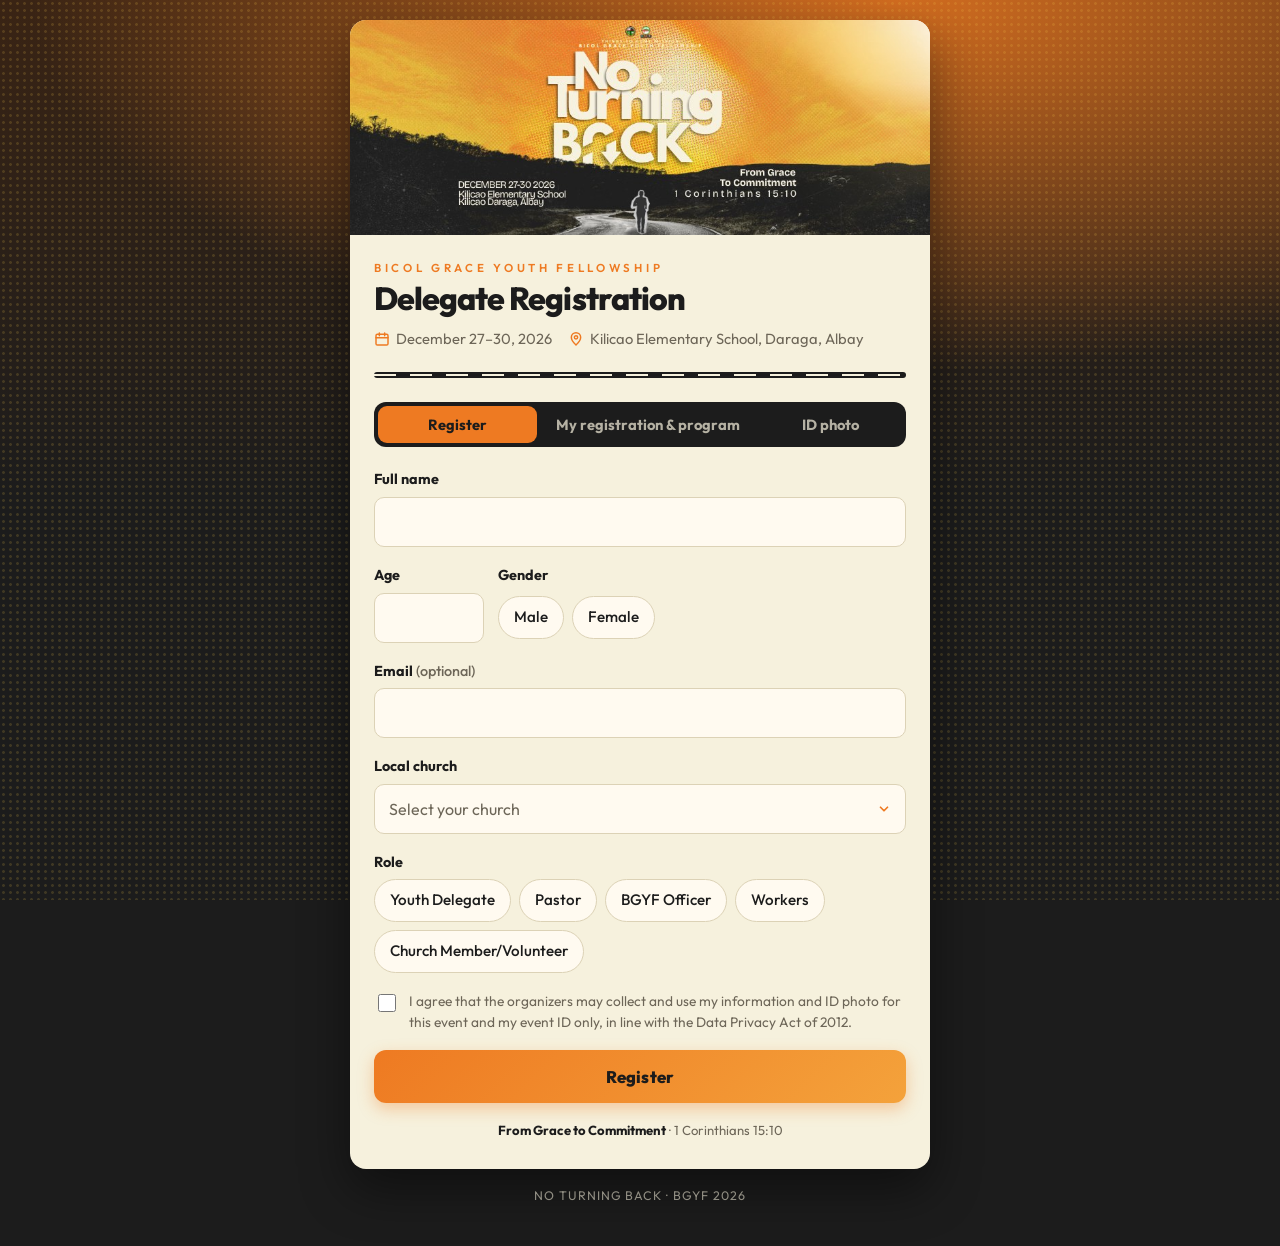
==== index.html @ fcdae426 "9" ====
<!doctype html>
<html lang="en">
<head>
<meta charset="utf-8">
<meta name="viewport" content="width=device-width, initial-scale=1">
<title>Register · No Turning Back · BGYF 2026</title>
<meta name="description" content="Register for No Turning Back: From Grace to Commitment. Bicol Grace Youth Fellowship, December 27–30, 2026, Kilicao Elementary School, Daraga, Albay.">
<meta name="theme-color" content="#1c1c1c">
<meta property="og:title" content="No Turning Back · BGYF 2026 Registration">
<meta property="og:description" content="December 27–30, 2026 · Kilicao Elementary School, Kilicao, Daraga, Albay">
<meta property="og:image" content="assets/banner.jpg">
<link rel="icon" type="image/png" href="assets/favicon.png">
<link rel="apple-touch-icon" href="assets/icon-192.png">
<link rel="preconnect" href="https://fonts.googleapis.com">
<link rel="preconnect" href="https://fonts.gstatic.com" crossorigin>
<link href="https://fonts.googleapis.com/css2?family=Outfit:wght@400;500;600;700;800&display=swap" rel="stylesheet">
<link rel="stylesheet" href="style.css?v=8">
</head>
<body>
<main class="card">
    <img class="banner" src="assets/banner.jpg" width="851" height="315"
         alt="No Turning Back: From Grace to Commitment, 1 Corinthians 15:10. Bicol Grace Youth Fellowship, December 27–30, 2026, Kilicao Elementary School, Kilicao, Daraga, Albay.">

    <div class="content">
    <header>
        <p class="org">Bicol Grace Youth Fellowship</p>
        <h1>Delegate Registration</h1>
        <ul class="meta">
            <li>
                <svg width="16" height="16" viewBox="0 0 24 24" fill="none" stroke="currentColor" stroke-width="2.2" stroke-linecap="round" aria-hidden="true"><rect x="3" y="5" width="18" height="16" rx="2"/><path d="M3 10h18M8 3v4M16 3v4"/></svg>
                December 27–30, 2026
            </li>
            <li>
                <svg width="16" height="16" viewBox="0 0 24 24" fill="none" stroke="currentColor" stroke-width="2.2" stroke-linecap="round" aria-hidden="true"><path d="M12 21s-7-6.2-7-11.5A7 7 0 0 1 19 9.5C19 14.8 12 21 12 21z"/><circle cx="12" cy="9.5" r="2.5"/></svg>
                Kilicao Elementary School, Daraga, Albay
            </li>
        </ul>
    </header>

    <div class="road" aria-hidden="true"></div>

    <div class="tabs" role="tablist">
        <button type="button" role="tab" id="t-register" aria-selected="true" aria-controls="tab-register">Register</button>
        <button type="button" role="tab" id="t-check" aria-selected="false" aria-controls="tab-check">My registration &amp; program</button>
        <button type="button" role="tab" id="t-photo" aria-selected="false" aria-controls="tab-photo">ID photo</button>
    </div>

    <!-- ============ CHECK REGISTRATION / PROGRAM ============ -->
    <section id="tab-check" role="tabpanel" aria-labelledby="t-check" hidden>
        <div id="me" hidden>
            <div id="me-cards"></div>
            <p class="logout"><button type="button" class="linkbtn" id="logout">Not you? Log out</button></p>
            <div id="saved" class="saved" hidden role="status"></div>

            <!-- ===== EDIT PROFILE ===== -->
            <div id="edit" class="edit" hidden>
                <h2>Edit profile</h2>
                <p class="hint left" id="edit-for"></p>

                <form id="editform" novalidate>
                    <label class="field">
                        <span>Full name</span>
                        <input type="text" name="full_name" maxlength="120" autocomplete="name" required>
                        <small class="err" data-for="full_name"></small>
                    </label>
                    <div class="row">
                        <label class="field">
                            <span>Age</span>
                            <input type="number" name="age" min="5" max="100" inputmode="numeric" required>
                            <small class="err" data-for="age"></small>
                        </label>
                        <fieldset class="field">
                            <span>Gender</span>
                            <div class="seg" id="e-gender"></div>
                            <small class="err" data-for="sex"></small>
                        </fieldset>
                    </div>
                    <label class="field">
                       <span>Email <em class="opt">(optional)</em></span>
                        <input type="email" name="email" maxlength="160" autocomplete="email">                        
                        <small class="err" data-for="email"></small>
                    </label>
                    <label class="field">
                        <span>Local church</span>
                        <select name="local_church" id="e-church" required></select>
                        <input type="text" name="local_church_other" id="e-church-other" maxlength="160" placeholder="Type your church" hidden>
                        <small class="err" data-for="local_church"></small>
                    </label>
                    <fieldset class="field">
                        <span>Role</span>
                        <div class="roles" id="e-role"></div>
                        <small class="err" data-for="role"></small>
                    </fieldset>
                    <p class="hint left">If you change your name or church, use the new ones the next time you log in.</p>
                    <div class="alert" id="e-alert" hidden role="alert"></div>
                    <div class="btn-row">
                        <button class="btn" type="submit" id="e-submit">Save changes</button>
                        <button class="btn ghost" type="button" data-cancel>Cancel</button>
                    </div>
                </form>
            </div>

            <h2 class="prog-title">Event Program</h2>
            <p class="hint left" id="prog-updated"></p>
            <div class="daytabs" id="daytabs" role="tablist"></div>
            <ol class="timeline" id="timeline"></ol>
        </div>

        <form id="lookup" novalidate>
            <p class="hint left">Log in with your name and church exactly as you registered to see your registration code and the event program.</p>
            <label class="field">
                <span>Full name</span>
                <input type="text" name="full_name" maxlength="120" autocomplete="name" required>
                <small class="err" data-for="full_name"></small>
            </label>
            <label class="field">
                <span>Local church</span>
                <select name="local_church" id="l-church" required></select>
                <input type="text" name="local_church_other" id="l-church-other" maxlength="160" placeholder="Type your church" hidden>
                <small class="err" data-for="local_church"></small>
            </label>
            <div id="l-alert" class="alert" hidden role="alert"></div>
            <button class="btn" type="submit" id="l-submit">Log in</button>
        </form>
    </section>

    <!-- ============ ID PHOTO ============ -->
    <section id="tab-photo" role="tabpanel" aria-labelledby="t-photo" hidden>
        <h2>ID photo</h2>
        <p class="hint left">Upload a portrait or selfie for your event ID badge. You can replace it any time before the event.</p>

        <div id="ph-out" class="ph-out">
            <p>Log in with your name and church first, so we know whose ID this is.</p>
            <button class="btn" type="button" id="ph-login">Log in</button>
            <p class="hint">Not registered yet? <button type="button" class="linkbtn" id="ph-register">Register first</button></p>
        </div>

        <form id="photoform" novalidate hidden>
            <label class="field" id="ph-who-wrap" hidden>
                <span>Upload for</span>
                <select id="ph-who"></select>
            </label>
            <div class="ph-for">
                <b id="ph-name"></b>
                <span id="ph-code"></span>
            </div>
            <p class="photo-status" id="ph-status"></p>

            <div class="field">
                <span>Your photo</span>
                <label class="photo-pick" for="photo">
                    <img class="photo-sample" id="photo-sample" alt="" hidden>
                    <img class="photo-preview" id="photo-preview" alt="Your ID photo" hidden>
                    <span class="photo-ph" id="photo-ph">
                        <svg width="28" height="28" viewBox="0 0 24 24" fill="none" stroke="currentColor" stroke-width="1.8" stroke-linecap="round" stroke-linejoin="round" aria-hidden="true"><path d="M4 8h3l2-3h6l2 3h3v11H4z"/><circle cx="12" cy="13" r="3.5"/></svg>
                        <b>Take a selfie or choose a photo</b>
                        <small>JPG or PNG, up to 5 MB</small>
                    </span>
                </label>
                <input type="file" id="photo" name="photo" accept="image/*" class="photo-input">
                <p class="photo-tips">Face the camera, head and shoulders, plain background. No sunglasses, caps or filters.</p>
                <small class="err" data-for="photo"></small>
            </div>

            <div class="alert" id="ph-alert" hidden role="alert"></div>
            <div class="saved" id="ph-saved" hidden role="status"></div>
            <button class="btn" type="submit" id="ph-submit">Upload photo</button>
        </form>
    </section>

    <!-- ============ REGISTER ============ -->
    <section id="tab-register" role="tabpanel" aria-labelledby="t-register">
    <div id="notice" class="notice" hidden></div>
    <div id="alert" class="alert" hidden role="alert"></div>

    <div id="success" class="success" hidden>
        <p class="kicker">No turning back</p>
        <h2>You're registered!</h2>
        <p>Thank you, <strong id="s-name"></strong>.</p>
        <p>Your registration code:</p>
        <p class="code" id="s-code"></p>
        <p class="hint">Take a screenshot of this page and show it at the registration desk.</p>
        <div class="success-actions">
            <button class="btn" type="button" id="go-photo">Upload your ID photo</button>
            <button class="btn ghost" type="button" id="see-program">View event program</button>
            <button class="btn ghost" type="button" id="again">Register another person</button>
        </div>
    </div>

    <form id="form" novalidate>
        <div class="hp" aria-hidden="true">
            <label>Website <input type="text" name="website" tabindex="-1" autocomplete="off"></label>
        </div>

        <label class="field">
            <span>Full name</span>
            <input type="text" name="full_name" maxlength="120" autocomplete="name" required>
            <small class="err" data-for="full_name"></small>
        </label>

        <div class="row">
            <label class="field">
                <span>Age</span>
                <input type="number" name="age" min="5" max="100" inputmode="numeric" required>
                <small class="err" data-for="age"></small>
            </label>

            <fieldset class="field">
                <span>Gender</span>
                <div class="seg">
                    <label><input type="radio" name="sex" value="Male" required><span>Male</span></label>
                    <label><input type="radio" name="sex" value="Female"><span>Female</span></label>
                </div>
                <small class="err" data-for="sex"></small>
            </fieldset>
        </div>

        <label class="field">
           <span>Email <em class="opt">(optional)</em></span>
            <input type="email" name="email" maxlength="160" autocomplete="email">            
            <small class="err" data-for="email"></small>
        </label>

        <label class="field">
            <span>Local church</span>
            <select name="local_church" id="church" required>
                <option value="" selected disabled>Select your church</option>
                <option>Adiangao</option>
                <option>Bonbon</option> 
                <option>Bicol Grace Gospel Fellowship</option>
                <option>Caguscos</option>
                <option>Cadcad</option>
                <option>Daraga</option>
                <option>Garchitorena</option>
                <option>Guinobatan</option>
                <option>Jovellar</option>
                <option>Ligao</option>
                <option>Mampirao</option>
                <option>Nogpo</option>
                <option>Tabaco</option>
                <option value="__other">Other (not listed)</option>
            </select>
            <input type="text" name="local_church_other" id="church-other" maxlength="160" placeholder="Type your church" hidden>
            <small class="err" data-for="local_church"></small>
        </label>

        <fieldset class="field">
            <span>Role</span>
            <div class="roles">
                <label><input type="radio" name="role" value="Youth Delegate" required><span>Youth Delegate</span></label>
                <label><input type="radio" name="role" value="Pastor"><span>Pastor</span></label>
                <label><input type="radio" name="role" value="BGYF Officer"><span>BGYF Officer</span></label>
                <label><input type="radio" name="role" value="Workers"><span>Workers</span></label>
                <label><input type="radio" name="role" value="Church Member/Volunteer"><span>Church Member/Volunteer</span></label>
            </div>
            <small class="err" data-for="role"></small>
        </fieldset>

        <label class="consent">
            <input type="checkbox" name="consent" value="1">
            <span>I agree that the organizers may collect and use my information and ID photo for this event and my event ID only, in line with the Data Privacy Act of 2012.</span>
        </label>
        <small class="err" data-for="consent"></small>

        <button class="btn" type="submit" id="submit">Register</button>
    </form>
    </section>

    <p class="verse"><b>From Grace to Commitment</b> · 1 Corinthians 15:10</p>
    </div>
</main>
<footer>NO TURNING BACK · BGYF 2026</footer>
<script src="program.js?v=8"></script>
<script src="app.js?v=8"></script>
</body>
</html>
---- style.css ----
/* No Turning Back · BGYF 2026 — theme from the event poster */
:root {
    --asphalt: #1c1c1c;
    --asphalt-2: #2a2a2a;
    --orange: #ee7a22;
    --orange-2: #f4a23b;
    --sun: #f6cb4c;
    --cream: #f6f1dd;
    --cream-2: #fffaf0;
    --ink: #1c1c1c;
    --muted: #6d6658;
    --line: #dcd2b6;
    --bad: #b42318;
    --bad-soft: #fde8e4;
    --radius: 16px;
    --font: "Outfit", system-ui, -apple-system, "Segoe UI", Roboto, sans-serif;
}

* { box-sizing: border-box; }

html { background: var(--asphalt); }

body {
    margin: 0;
    min-height: 100vh;
    color: var(--ink);
    font: 16px/1.5 var(--font);
    padding: 20px 16px 40px;
    background:
        radial-gradient(rgba(246, 203, 76, .16) 1.2px, transparent 1.6px) 0 0 / 7px 7px,
        radial-gradient(ellipse 90% 55% at 70% 0%, rgba(238, 122, 34, .85), rgba(238, 122, 34, .25) 55%, transparent 75%),
        linear-gradient(180deg, #3a2414 0%, var(--asphalt) 55%);
    background-attachment: fixed;
}

.card {
    max-width: 580px;
    margin: 0 auto;
    background: var(--cream);
    border-radius: var(--radius);
    overflow: hidden;
    box-shadow: 0 20px 50px rgba(0, 0, 0, .45), 0 2px 0 rgba(255, 255, 255, .25) inset;
}

.banner { display: block; width: 100%; height: auto; aspect-ratio: 851 / 315; object-fit: cover; background: var(--orange); }

.content { padding: 24px 24px 28px; }

.org {
    margin: 0;
    font-size: .72rem;
    font-weight: 600;
    letter-spacing: .32em;
    text-transform: uppercase;
    color: var(--orange);
}

h1 {
    margin: 6px 0 0;
    font-size: 2rem;
    font-weight: 800;
    line-height: 1.05;
    letter-spacing: -.03em;
}
h2 { margin: 0 0 6px; font-size: 1.5rem; font-weight: 800; letter-spacing: -.02em; }

.meta {
    display: flex;
    flex-wrap: wrap;
    gap: 6px 16px;
    margin: 12px 0 0;
    padding: 0;
    list-style: none;
    color: var(--muted);
    font-size: .92rem;
}
.meta li { display: flex; align-items: center; gap: 6px; }
.meta svg { flex: none; color: var(--orange); }

.road {
    height: 6px;
    margin: 22px 0 24px;
    border-radius: 3px;
    background:
        repeating-linear-gradient(90deg, var(--cream) 0 22px, transparent 22px 36px) center / 100% 2px no-repeat,
        var(--asphalt);
}

form { display: grid; gap: 18px; }

.field { display: grid; gap: 6px; border: 0; padding: 0; margin: 0; min-width: 0; }
.field > span { font-weight: 700; font-size: .9rem; }

input[type=text], input[type=email], input[type=number], select {
    width: 100%;
    font: inherit;
    padding: 12px 14px;
    border: 1.5px solid var(--line);
    border-radius: 10px;
    background: var(--cream-2);
    color: var(--ink);
    transition: border-color .15s, box-shadow .15s;
}
select {
    appearance: none;
    -webkit-appearance: none;
    cursor: pointer;
    padding-right: 40px;
    background-image: url("data:image/svg+xml,%3Csvg xmlns='http://www.w3.org/2000/svg' width='14' height='14' viewBox='0 0 24 24' fill='none' stroke='%23ee7a22' stroke-width='3' stroke-linecap='round' stroke-linejoin='round'%3E%3Cpath d='M6 9l6 6 6-6'/%3E%3C/svg%3E");
    background-repeat: no-repeat;
    background-position: right 14px center;
}
select:invalid { color: var(--muted); }
select option { color: var(--ink); }
#church-other { margin-top: 2px; }
input:focus, select:focus { outline: none; border-color: var(--orange); box-shadow: 0 0 0 4px rgba(238, 122, 34, .2); }

.row { display: grid; grid-template-columns: 110px 1fr; gap: 14px; }

/* Radio pills */
.seg, .roles { display: flex; flex-wrap: wrap; gap: 8px; }
.seg label, .roles label { position: relative; cursor: pointer; }
.seg input, .roles input { position: absolute; opacity: 0; pointer-events: none; }
.seg span, .roles span {
    display: inline-block;
    padding: 9px 15px;
    border: 1.5px solid var(--line);
    border-radius: 999px;
    font-size: .95rem;
    font-weight: 500;
    background: var(--cream-2);
    user-select: none;
    transition: background .15s, color .15s, border-color .15s;
}
.seg label:hover span, .roles label:hover span { border-color: var(--orange); }
.seg input:checked + span, .roles input:checked + span {
    background: var(--asphalt); border-color: var(--asphalt); color: var(--cream);
}
.seg input:focus-visible + span, .roles input:focus-visible + span { outline: 3px solid var(--orange); outline-offset: 2px; }

.consent { display: flex; gap: 10px; align-items: flex-start; font-size: .86rem; color: var(--muted); cursor: pointer; }
.consent input { margin-top: 3px; width: 18px; height: 18px; flex: none; accent-color: var(--orange); }

.err { color: var(--bad); font-size: .85rem; font-weight: 500; }
.err:empty { display: none; }
.alert { background: var(--bad-soft); color: var(--bad); padding: 12px 14px; border-radius: 10px; margin-bottom: 16px; }
.notice { background: var(--asphalt); color: var(--cream); padding: 18px; border-radius: 12px; text-align: center; font-weight: 600; }

.btn {
    display: inline-flex;
    align-items: center;
    justify-content: center;
    gap: 8px;
    font: inherit;
    font-weight: 800;
    font-size: 1.05rem;
    letter-spacing: .01em;
    padding: 14px 20px;
    border-radius: 12px;
    border: 0;
    background: linear-gradient(135deg, var(--orange), var(--orange-2));
    color: var(--asphalt);
    cursor: pointer;
    box-shadow: 0 6px 16px rgba(238, 122, 34, .35);
    transition: transform .1s, box-shadow .15s;
}
.btn:hover { box-shadow: 0 8px 22px rgba(238, 122, 34, .5); }
.btn:active { transform: translateY(1px); }
.btn:focus-visible { outline: 3px solid var(--asphalt); outline-offset: 3px; }
.btn.ghost { background: transparent; color: var(--ink); border: 1.5px solid var(--asphalt); box-shadow: none; font-size: .95rem; }
.btn:disabled { opacity: .6; cursor: wait; }

/* Success */
.success { text-align: center; }
.success .kicker { margin: 0; color: var(--orange); font-weight: 700; letter-spacing: .2em; text-transform: uppercase; font-size: .75rem; }
.success .code {
    font: 700 1.9rem/1 ui-monospace, "SF Mono", Menlo, Consolas, monospace;
    letter-spacing: .08em;
    margin: 10px 0 14px;
    padding: 20px 16px 26px;
    border-radius: 12px;
    color: var(--cream);
    background:
        repeating-linear-gradient(90deg, var(--cream) 0 18px, transparent 18px 30px) center bottom 10px / 100% 2px no-repeat,
        var(--asphalt);
}
.hint { color: var(--muted); font-size: .9rem; margin-bottom: 20px; }

.verse { margin: 18px 0 0; text-align: center; font-size: .82rem; color: var(--muted); }
.verse b { color: var(--ink); }

footer { max-width: 580px; margin: 18px auto 0; text-align: center; color: rgba(246, 241, 221, .55); font-size: .78rem; letter-spacing: .08em; }

.hp { position: absolute; left: -9999px; width: 1px; height: 1px; overflow: hidden; }

[hidden] { display: none !important; }

@media (max-width: 480px) {
    body { padding: 0 0 32px; }
    .card { border-radius: 0 0 var(--radius) var(--radius); }
    .content { padding: 22px 18px 26px; }
    h1 { font-size: 1.75rem; }
    .row { grid-template-columns: 1fr; }
}

/* ---------- Tabs ---------- */
.tabs {
    display: grid;
    grid-template-columns: 1fr 1.35fr .9fr;
    gap: 4px;
    padding: 4px;
    margin-bottom: 22px;
    background: var(--asphalt);
    border-radius: 12px;
}
.tabs button {
    font: inherit;
    font-weight: 700;
    font-size: .92rem;
    line-height: 1.2;
    padding: 10px 8px;
    border: 0;
    border-radius: 9px;
    background: transparent;
    color: rgba(246, 241, 221, .7);
    cursor: pointer;
}
.tabs button[aria-selected="true"] { background: var(--orange); color: var(--asphalt); }
.tabs button:focus-visible { outline: 3px solid var(--sun); outline-offset: 1px; }

.hint.left { text-align: left; margin: 0 0 4px; }
.success-actions { display: grid; gap: 10px; justify-items: center; }

/* ---------- Pass card ---------- */
.pass {
    background: var(--asphalt);
    color: var(--cream);
    border-radius: 14px;
    padding: 18px 18px 16px;
    margin-bottom: 12px;
    text-align: center;
}
.pass .kicker { margin: 0; color: var(--orange-2); font-weight: 700; letter-spacing: .2em; text-transform: uppercase; font-size: .72rem; }
.pass-name { margin: 4px 0 0; font-size: 1.3rem; font-weight: 800; letter-spacing: -.01em; }
.pass .code {
    font: 700 1.7rem/1 ui-monospace, "SF Mono", Menlo, Consolas, monospace;
    letter-spacing: .08em;
    margin: 12px 0;
    padding: 14px 0 20px;
    background: repeating-linear-gradient(90deg, var(--cream) 0 18px, transparent 18px 30px) center bottom 4px / 100% 2px no-repeat;
}
.pass-meta { display: grid; grid-template-columns: repeat(3, 1fr); gap: 8px; margin: 0; text-align: left; }
.pass-meta div { min-width: 0; }
.pass-meta dt { font-size: .7rem; text-transform: uppercase; letter-spacing: .12em; color: rgba(246, 241, 221, .55); }
.pass-meta dd { margin: 2px 0 0; font-size: .88rem; font-weight: 600; overflow-wrap: anywhere; }

.logout { text-align: center; margin: 0 0 8px; }
.linkbtn { background: none; border: 0; padding: 4px; font: inherit; font-size: .88rem; color: var(--muted); text-decoration: underline; cursor: pointer; }

/* ---------- Program ---------- */
.prog-title { margin: 26px 0 2px; }

.daytabs {
    display: grid;
    grid-template-columns: repeat(4, 1fr);
    gap: 6px;
    margin: 14px 0 6px;
}
.daytabs button {
    display: grid;
    gap: 1px;
    font: inherit;
    padding: 9px 4px;
    border: 1.5px solid var(--line);
    border-radius: 10px;
    background: var(--cream-2);
    color: var(--ink);
    cursor: pointer;
}
.daytabs b { font-size: .95rem; font-weight: 800; }
.daytabs span { font-size: .72rem; color: var(--muted); }
.daytabs button[aria-selected="true"] { background: var(--asphalt); border-color: var(--asphalt); color: var(--cream); }
.daytabs button[aria-selected="true"] span { color: var(--orange-2); }
.daytabs button:focus-visible { outline: 3px solid var(--orange); outline-offset: 2px; }

.timeline { list-style: none; margin: 10px 0 0; padding: 0; position: relative; }
.timeline::before {
    content: "";
    position: absolute;
    left: 84px;
    top: 6px;
    bottom: 6px;
    width: 2px;
    background: repeating-linear-gradient(180deg, var(--line) 0 8px, transparent 8px 14px);
}
.timeline > li {
    display: grid;
    grid-template-columns: 70px 1fr;
    gap: 28px;
    padding: 9px 0;
    position: relative;
}
.timeline > li::before {
    content: "";
    position: absolute;
    left: 79px;
    top: 15px;
    width: 10px;
    height: 10px;
    border-radius: 50%;
    background: var(--cream);
    border: 2px solid var(--orange);
}
.timeline .time { font-size: .8rem; font-weight: 700; color: var(--muted); text-align: right; padding-top: 2px; white-space: nowrap; font-variant-numeric: tabular-nums; }
.tl-title { margin: 0; font-weight: 700; line-height: 1.3; }
.tl-by { margin: 2px 0 0; font-size: .86rem; color: var(--muted); }
.timeline .hl .tl-title { color: var(--orange); }
.timeline .hl::before { background: var(--orange); }

.timeline details { margin-top: 6px; }
.timeline summary {
    display: inline-block;
    font-size: .8rem;
    font-weight: 700;
    color: var(--orange);
    cursor: pointer;
    list-style: none;
}
.timeline summary::-webkit-details-marker { display: none; }
.timeline summary::after { content: " ▾"; }
.timeline details[open] summary::after { content: " ▴"; }
.timeline details ul {
    margin: 8px 0 0;
    padding: 10px 12px 10px 28px;
    background: var(--cream-2);
    border: 1px solid var(--line);
    border-radius: 10px;
    font-size: .86rem;
}
.timeline details ul ul { margin: 4px 0 2px; padding: 0 0 0 18px; background: none; border: 0; }
.timeline details li { padding: 1px 0; }

@media (max-width: 480px) {
    .timeline::before { left: 75px; }
    .timeline > li { grid-template-columns: 62px 1fr; gap: 28px; }
    .timeline > li::before { left: 70px; }
    .pass-meta { grid-template-columns: 1fr 1fr; }
}

/* ---------- Edit profile ---------- */
.btn.small-dark {
    margin-top: 14px;
    padding: 8px 16px;
    font-size: .88rem;
    background: transparent;
    color: var(--cream);
    border: 1.5px solid rgba(246, 241, 221, .45);
    box-shadow: none;
}
.btn.small-dark:hover { border-color: var(--orange-2); color: var(--orange-2); box-shadow: none; }

.edit {
    margin: 6px 0 10px;
    padding: 18px;
    border: 1.5px solid var(--line);
    border-radius: 14px;
    background: rgba(255, 250, 240, .6);
}
.edit h2 { margin-bottom: 2px; }
.edit form { margin-top: 12px; }
.btn-row { display: grid; grid-template-columns: 1fr auto; gap: 10px; }

.saved {
    margin: 0 0 12px;
    padding: 10px 14px;
    border-radius: 10px;
    background: #e5f3e9;
    color: #1f6b43;
    font-weight: 600;
    text-align: center;
}

.opt { font-style: normal; font-weight: 500; color: var(--muted); }
/* ---------- ID photo ---------- */
.photo-input {
    position: absolute;
    width: 1px;
    height: 1px;
    opacity: 0;
    pointer-events: none;
}
.photo-pick {
    display: grid;
    place-items: center;
    width: 160px;
    aspect-ratio: 3 / 4;
    border: 1.5px dashed var(--line);
    border-radius: 12px;
    background: var(--cream-2);
    overflow: hidden;
    cursor: pointer;
    transition: border-color .15s;
}
.photo-pick:hover { border-color: var(--orange); }
.photo-input:focus-visible + .photo-tips,
.photo-input:focus-visible ~ .err { outline: none; }
.field:focus-within .photo-pick { border-color: var(--orange); box-shadow: 0 0 0 4px rgba(238, 122, 34, .2); }
.photo-preview { width: 100%; height: 100%; object-fit: cover; display: block; }
.photo-ph {
    display: grid;
    justify-items: center;
    gap: 4px;
    padding: 12px;
    text-align: center;
    color: var(--muted);
}
.photo-ph svg { color: var(--orange); }
.photo-ph b { color: var(--ink); font-size: .88rem; line-height: 1.25; }
.photo-ph small { font-size: .75rem; }
.photo-tips { margin: 2px 0 0; font-size: .82rem; color: var(--muted); }
.photo-status { margin: 0 0 4px; font-size: .86rem; color: var(--muted); }
.photo-status.missing { color: var(--bad); font-weight: 600; }
.pass-meta dd.missing { color: var(--orange-2); }
.pass-meta { grid-template-columns: 1fr 1fr; }


/* ---------- ID photo tab ---------- */
#tab-photo h2 { margin-bottom: 4px; }
.ph-out {
    display: grid;
    gap: 12px;
    justify-items: center;
    margin-top: 16px;
    padding: 22px 18px;
    border: 1.5px dashed var(--line);
    border-radius: 14px;
    text-align: center;
}
.ph-out p { margin: 0; }
.ph-for {
    display: grid;
    gap: 2px;
    padding: 12px 14px;
    border-radius: 12px;
    background: var(--asphalt);
    color: var(--cream);
}
.ph-for b { font-size: 1.05rem; }
.ph-for span { font-size: .82rem; color: rgba(246, 241, 221, .7); font-family: ui-monospace, Menlo, Consolas, monospace; }
#photoform { margin-top: 16px; }
.photo-status.done { color: #1f6b43; font-weight: 600; }
.pass-actions { display: flex; flex-wrap: wrap; justify-content: center; gap: 8px; margin-top: 14px; }
.pass-actions .btn.small-dark { margin-top: 0; }
.btn.small-dark.accent { background: var(--orange); border-color: var(--orange); color: var(--asphalt); }
.btn.small-dark.accent:hover { color: var(--asphalt); filter: brightness(1.08); }

/* ---------- Sample photo (shown until a real one is uploaded) ---------- */
.photo-pick { position: relative; }
.photo-sample, .photo-pick .photo-preview { position: absolute; inset: 0; width: 100%; height: 100%; object-fit: cover; }
.photo-sample { opacity: .55; }
.photo-pick .photo-preview { z-index: 2; }
.photo-ph { position: relative; z-index: 1; }
.photo-pick.with-sample { border-style: solid; }
.photo-pick.with-sample .photo-ph {
    align-self: end;
    width: 100%;
    padding: 10px 8px;
    background: rgba(28, 28, 28, .78);
    color: rgba(246, 241, 221, .8);
}
.photo-pick.with-sample .photo-ph b { color: var(--cream); font-size: .8rem; }
.photo-pick.with-sample .photo-ph svg { display: none; }

.pass-avatar {
    position: relative;
    width: 84px;
    margin: 0 auto 12px;
    aspect-ratio: 3 / 4;
    border-radius: 10px;
    overflow: hidden;
    border: 2px solid rgba(246, 241, 221, .25);
}
.pass-avatar img { width: 100%; height: 100%; object-fit: cover; display: block; }
.pass-avatar span {
    position: absolute;
    left: 0;
    right: 0;
    bottom: 0;
    padding: 2px 0;
    background: rgba(28, 28, 28, .75);
    color: var(--orange-2);
    font-size: .62rem;
    font-weight: 700;
    letter-spacing: .14em;
    text-transform: uppercase;
}

/* ---------- Real photo on the profile ---------- */
.pass-avatar { width: 96px; }
.pass-avatar.own { border-color: var(--orange-2); }
.pass-avatar.loading img { opacity: .5; }
.pass-avatar span[hidden] { display: none; }
.photo-pick.current .photo-sample { opacity: 1; }
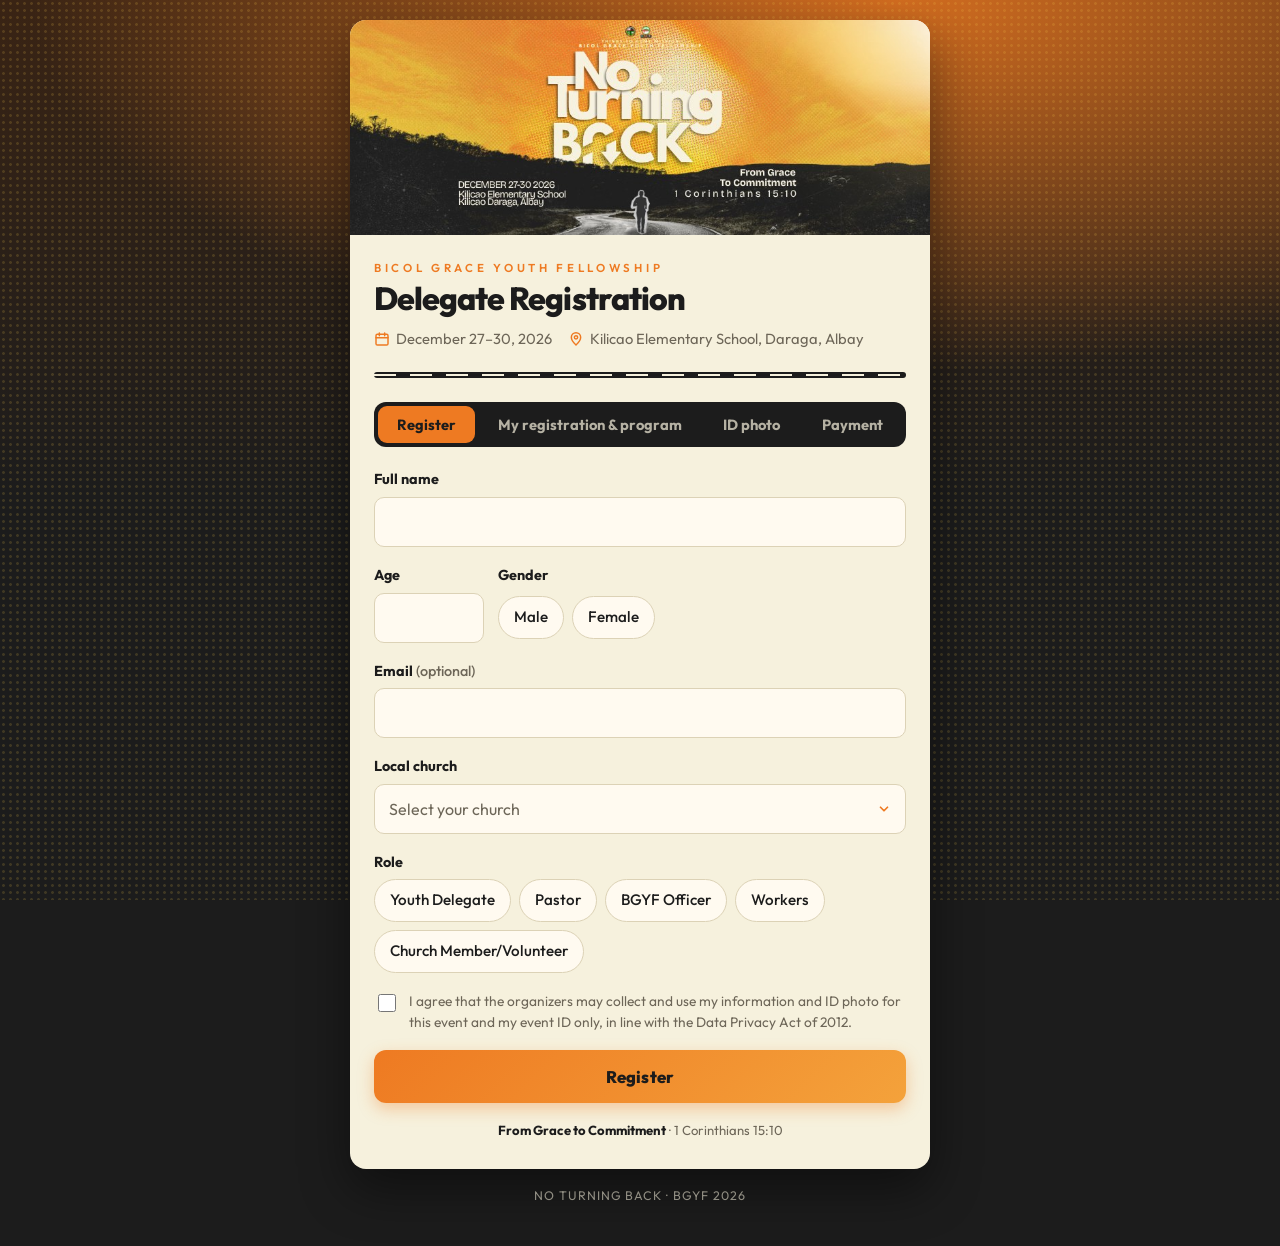
==== commit ebb57441: "10" ====
--- a/index.html
+++ b/index.html
@@ -14,7 +14,7 @@
 <link rel="preconnect" href="https://fonts.googleapis.com">
 <link rel="preconnect" href="https://fonts.gstatic.com" crossorigin>
 <link href="https://fonts.googleapis.com/css2?family=Outfit:wght@400;500;600;700;800&display=swap" rel="stylesheet">
-<link rel="stylesheet" href="style.css?v=8">
+<link rel="stylesheet" href="style.css?v=10">
 </head>
 <body>
 <main class="card">
@@ -43,6 +43,7 @@
         <button type="button" role="tab" id="t-register" aria-selected="true" aria-controls="tab-register">Register</button>
         <button type="button" role="tab" id="t-check" aria-selected="false" aria-controls="tab-check">My registration &amp; program</button>
         <button type="button" role="tab" id="t-photo" aria-selected="false" aria-controls="tab-photo">ID photo</button>
+        <button type="button" role="tab" id="t-pay" aria-selected="false" aria-controls="tab-pay">Payment</button>
     </div>
 
     <!-- ============ CHECK REGISTRATION / PROGRAM ============ -->
@@ -168,6 +169,87 @@
         </form>
     </section>
 
+    <!-- ============ PAYMENT ============ -->
+    <section id="tab-pay" role="tabpanel" aria-labelledby="t-pay" hidden>
+        <h2>Payment</h2>
+        <p class="hint left">Registration fee is <b>&#8369;<span class="fee">400</span> per person</b>. Pay through GCash, then send your receipt here. You can pay for yourself or for a group.</p>
+
+        <div class="gcash">
+            <img src="assets/gcash-qr.jpg" width="560" height="695" alt="GCash QR code for the registration fee">
+            <dl>
+                <div><dt>GCash number</dt><dd><span id="gcash-no">+63 963 087 ••••</span></dd></div>
+                <div><dt>Account name</dt><dd>PR******A R.</dd></div>
+            </dl>
+            <a class="copy save-qr" href="assets/gcash-qr.jpg" download="BGYF-2026-GCash-QR.jpg">Save QR image</a>
+            <p class="hint left">Paying on this phone? Save the QR image, then in GCash tap <b>Pay QR</b> and upload it from your gallery. Before you pay, check that the account name and number match.</p>
+        </div>
+
+        <div id="pay-done" class="pay-done" hidden aria-live="polite">
+            <p class="kicker">Receipt received</p>
+            <h2>Waiting for verification</h2>
+            <p>The organizers will check your payment against GCash. Your pass will show <b>Paid</b> once it is verified.</p>
+            <dl class="pay-summary">
+                <div><dt>Reference No.</dt><dd id="pd-ref"></dd></div>
+                <div><dt>Amount</dt><dd id="pd-amount"></dd></div>
+            </dl>
+            <ul class="pay-people" id="pd-people"></ul>
+            <button class="btn ghost" type="button" id="pay-again">Send another payment</button>
+        </div>
+
+        <form id="payform" novalidate>
+            <fieldset class="field">
+                <span>Paying for</span>
+                <div class="seg">
+                    <label><input type="radio" name="pay_type" value="single" checked><span>Single registration</span></label>
+                    <label><input type="radio" name="pay_type" value="multiple"><span>Multiple registrations</span></label>
+                </div>
+            </fieldset>
+
+            <label class="field" id="pay-count-wrap" hidden>
+                <span>Number of registrants</span>
+                <input type="number" name="count" id="pay-count" min="2" max="30" value="2" inputmode="numeric">
+                <small class="err" data-for="count"></small>
+            </label>
+
+            <fieldset class="field">
+                <span id="pay-codes-label">Registration code</span>
+                <div class="codes" id="pay-codes"></div>
+                <p class="photo-tips" id="pay-codes-hint">The 6-digit code on the pass card.</p>
+                <small class="err" data-for="codes"></small>
+            </fieldset>
+
+            <div class="due">
+                <span>Amount to pay</span>
+                <b id="pay-due">&#8369;400</b>
+                <small id="pay-due-note">1 registrant &times; &#8369;400</small>
+            </div>
+
+            <div class="field">
+                <span>Proof of payment</span>
+                <label class="photo-pick receipt-pick" for="pay-receipt">
+                    <img class="photo-preview" id="pay-preview" alt="Your receipt" hidden>
+                    <span class="photo-ph" id="pay-ph">
+                        <svg width="28" height="28" viewBox="0 0 24 24" fill="none" stroke="currentColor" stroke-width="1.8" stroke-linecap="round" stroke-linejoin="round" aria-hidden="true"><path d="M6 3h12v18l-3-2-3 2-3-2-3 2z"/><path d="M9 8h6M9 12h6"/></svg>
+                        <b>Upload your GCash receipt</b>
+                        <small>Screenshot, up to 5 MB</small>
+                    </span>
+                </label>
+                <input type="file" id="pay-receipt" name="receipt" accept="image/*" class="photo-input">
+                <small class="err" data-for="receipt"></small>
+            </div>
+
+            <label class="field">
+                <span>Reference No.</span>
+                <input type="text" name="ref" id="pay-ref" maxlength="30" inputmode="numeric" autocomplete="off" placeholder="e.g. 1003 456 789 012">
+                <p class="photo-tips">Type it exactly as it appears on your receipt (13 digits for GCash).</p>
+                <small class="err" data-for="ref"></small>
+            </label>
+
+            <div class="alert" id="pay-alert" hidden role="alert"></div>
+            <button class="btn" type="submit" id="pay-submit">Submit payment</button>
+        </form>
+    </section>
+
     <!-- ============ REGISTER ============ -->
     <section id="tab-register" role="tabpanel" aria-labelledby="t-register">
     <div id="notice" class="notice" hidden></div>
@@ -227,6 +309,7 @@
                 <option value="" selected disabled>Select your church</option>
                 <option>Adiangao</option>
                 <option>Bonbon</option> 
+                <option>Bicol Grace Bible Institute</option>
                 <option>Bicol Grace Gospel Fellowship</option>
                 <option>Caguscos</option>
                 <option>Cadcad</option>
@@ -270,7 +353,7 @@
     </div>
 </main>
 <footer>NO TURNING BACK · BGYF 2026</footer>
-<script src="program.js?v=8"></script>
-<script src="app.js?v=8"></script>
+<script src="program.js?v=10"></script>
+<script src="app.js?v=10"></script>
 </body>
 </html>
--- a/style.css
+++ b/style.css
@@ -206,7 +206,7 @@
 /* ---------- Tabs ---------- */
 .tabs {
     display: grid;
-    grid-template-columns: 1fr 1.35fr .9fr;
+    grid-template-columns: repeat(4, auto);
     gap: 4px;
     padding: 4px;
     margin-bottom: 22px;
@@ -501,3 +501,90 @@
 .pass-avatar.loading img { opacity: .5; }
 .pass-avatar span[hidden] { display: none; }
 .photo-pick.current .photo-sample { opacity: 1; }
+
+
+/* ---------- Four tabs: 2 x 2 on phones ---------- */
+@media (max-width: 480px) {
+    .tabs { grid-template-columns: 1fr 1fr; }
+}
+
+/* ---------- Payment tab ---------- */
+#tab-pay h2 { margin-bottom: 4px; }
+.gcash {
+    display: grid;
+    gap: 12px;
+    margin: 16px 0 20px;
+    padding: 16px;
+    border-radius: 14px;
+    background: #0a5fde;
+    color: #fff;
+}
+.gcash img {
+    width: 100%;
+    max-width: 300px;
+    height: auto;
+    margin: 0 auto;
+    display: block;
+    border-radius: 12px;
+    background: #fff;
+}
+.gcash dl { display: grid; gap: 8px; margin: 0; }
+.gcash dl div { display: flex; justify-content: space-between; align-items: center; gap: 10px; flex-wrap: wrap; }
+.gcash dt { font-size: .78rem; text-transform: uppercase; letter-spacing: .1em; opacity: .8; }
+.gcash dd { margin: 0; font-weight: 700; font-size: 1.05rem; font-variant-numeric: tabular-nums; display: flex; align-items: center; gap: 8px; }
+.gcash .hint { color: rgba(255, 255, 255, .85); margin: 0; }
+.copy {
+    font: inherit;
+    font-size: .78rem;
+    font-weight: 700;
+    padding: 4px 10px;
+    border-radius: 999px;
+    border: 1.5px solid rgba(255, 255, 255, .7);
+    background: transparent;
+    color: #fff;
+    cursor: pointer;
+}
+.copy:hover { background: rgba(255, 255, 255, .15); }
+
+.codes { display: grid; gap: 8px; }
+.codes.many { grid-template-columns: 1fr 1fr; }
+.codes input { font-variant-numeric: tabular-nums; letter-spacing: .04em; }
+
+.due {
+    display: grid;
+    grid-template-columns: 1fr auto;
+    align-items: baseline;
+    gap: 0 12px;
+    padding: 14px 16px;
+    border-radius: 12px;
+    background: var(--asphalt);
+    color: var(--cream);
+}
+.due span { font-weight: 600; }
+.due b { font-size: 1.6rem; color: var(--orange-2); font-variant-numeric: tabular-nums; }
+.due small { grid-column: 1 / -1; color: rgba(246, 241, 221, .65); font-size: .82rem; }
+
+.receipt-pick { width: 100%; max-width: 220px; aspect-ratio: 9 / 16; }
+.receipt-pick .photo-preview { object-fit: contain; background: #fff; }
+
+.pay-done {
+    margin-top: 4px;
+    padding: 20px 18px;
+    border-radius: 14px;
+    background: var(--asphalt);
+    color: var(--cream);
+    text-align: center;
+}
+.pay-done .kicker { margin: 0; color: var(--orange-2); font-weight: 700; letter-spacing: .2em; text-transform: uppercase; font-size: .72rem; }
+.pay-done h2 { margin: 4px 0 8px; }
+.pay-done p { margin: 0 0 14px; color: rgba(246, 241, 221, .8); font-size: .92rem; }
+.pay-summary { display: grid; grid-template-columns: 1fr 1fr; gap: 8px; margin: 0 0 12px; text-align: left; }
+.pay-summary dt { font-size: .7rem; text-transform: uppercase; letter-spacing: .12em; color: rgba(246, 241, 221, .55); }
+.pay-summary dd { margin: 2px 0 0; font-weight: 700; font-variant-numeric: tabular-nums; overflow-wrap: anywhere; }
+.pay-people { list-style: none; margin: 0 0 16px; padding: 0; text-align: left; border-top: 1px solid rgba(246, 241, 221, .15); }
+.pay-people li { display: flex; justify-content: space-between; gap: 10px; padding: 8px 0; border-bottom: 1px solid rgba(246, 241, 221, .15); font-size: .92rem; }
+.pay-people span { font-family: ui-monospace, Menlo, Consolas, monospace; color: rgba(246, 241, 221, .7); }
+.pay-done .btn.ghost { color: var(--cream); border-color: rgba(246, 241, 221, .5); }
+.pass-meta dd.paid { color: #7fd6a3; }
+
+.save-qr { justify-self: center; text-decoration: none; padding: 8px 16px; font-size: .88rem; }
